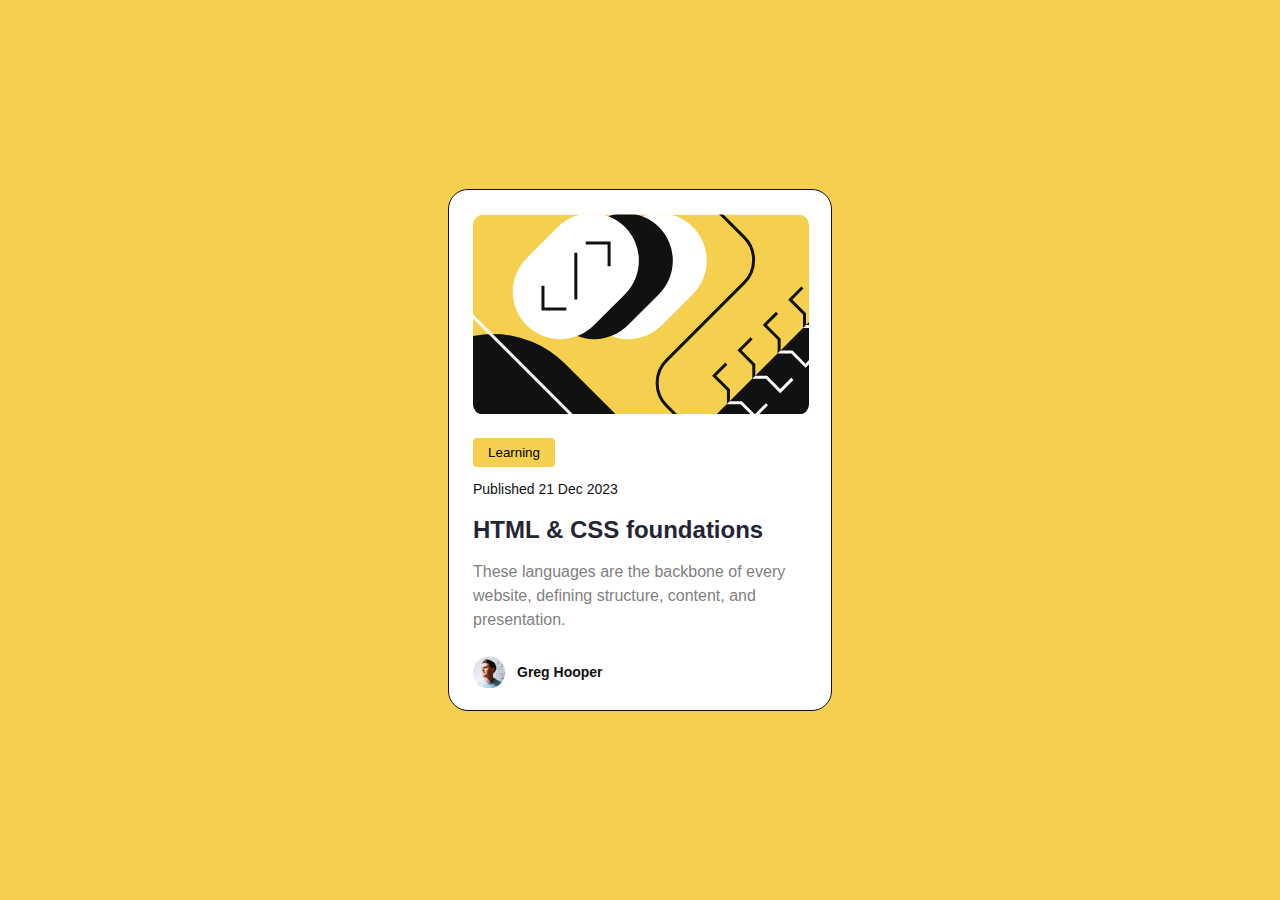
==== bem/index.html @ 02821257 "first commit" ====
<!DOCTYPE html>
<html lang="en">
<head>
  <meta charset="UTF-8">
  <meta name="viewport" content="width=device-width, initial-scale=1.0">
  <title>Document</title>
  <link rel="stylesheet" href="./style.css">
</head>
<body>
  <div class="blog container">
      <img class="blog__image" src="./image/blogimage.svg" alt="">
    <div class="blog_blog-description">
    <button class="blog_blog-description__button">
      Learning
    </button>
    <p class="blog_blog-description__date">
      Published 21 Dec 2023
    </p>
    <h2 class="blog_blog-description__title hover">
      HTML & CSS foundations
    </h2>
    <p class="blog_blog-description__text">
      These languages are the backbone of every website, defining structure, content, and presentation.
    </p>
  </div>
    <div class="blog__blog-name">
      <img class="blog_blog-name__img" src="./image/userpic.png" alt="">
      <p class="blog_blog-name__username">
        Greg Hooper
      </p>
    </div>
  </div>
</body>
</html>
---- bem/style.css ----
@font-face {
  font-display: swap; 
  font-family: 'Figtree';
  font-style: normal;
  font-weight: 400;
  src: url('../fonts/figtree-v6-latin-regular.woff2') format('woff2'); 
}

@font-face {
  font-display: swap; 
  font-family: 'Figtree';
  font-style: normal;
  font-weight: 600;
  src: url('../fonts/figtree-v6-latin-600.woff2') format('woff2');
}

@font-face {
  font-display: swap; 
  font-family: 'Figtree';
  font-style: normal;
  font-weight: 800;
  src: url('../fonts/figtree-v6-latin-800.woff2') format('woff2');
}

* {
  margin: 0;
  padding: 0;
  box-sizing: border-box;
}

html {
  height: 100%;
  scroll-behavior: smooth;
}

a {
  display: inline-block;
  text-decoration: none;
}

ul,
ol {
  list-style: none;
}

img {
  display: flex;
  object-fit: cover;
}

h1 {
  margin: 0;
}

body {
  display: flex;
  justify-content: center;
  align-items: center;
  height: 100%;
  font-family: "Figtree", sans-serif;
  font-weight: 400;
  font-size: 16px;
  line-height: 24px;
  color: #232536;
  background-color: #f4d04e;
}


.container {
  display:flex;
  flex-direction:column;
  width: 100%;
  max-width: 384px;
  height: 522px;
  margin-right: auto;
  margin-left: auto;
}

.blog {
  padding: 24px;
  border: 1px solid #111111;
  border-radius: 20px;
  background-color:#ffffff;
}

.blog__image {
  width: 336px;
  height: 200px;
}
.blog_blog-description {
  margin-top: 24px;
  margin-bottom: 24px;
}
.blog_blog-description__button {
  width: 100%;
  max-width: 82px;
  height:29px;
  background-color: #f4d04e;
  border: none;
  border-radius:4px;
  margin-bottom: 12px;
}
.blog_blog-description__date {
  font-weight: 500;
  font-size: 14px;
  line-height:21px;
  color: #111111;
  margin-bottom: 12px;
}
.blog_blog-description__title {
  font-size: 24px;
  font-weight: 800;
  line-height:36px;
  margin-bottom: 12px;
}

.hover:hover{
  color:#f4d04e;
  transition: 0.3s ease;
}

.blog_blog-description__text {
  font-weight: 500;
  font-size:16px;
  line-height:24px;
  color: #7f7f7f;
}
.blog__blog-name {
  display: flex;
  align-items: center;
  justify-content: left;
  gap: 12px;
}
.blog_blog-name__img {
  width: 32px;
  height: 32px;
}
.blog_blog-name__username {
  font-weight: 800;
  font-size: 14px;
  line-height: 21px;
  color: #111111;
}
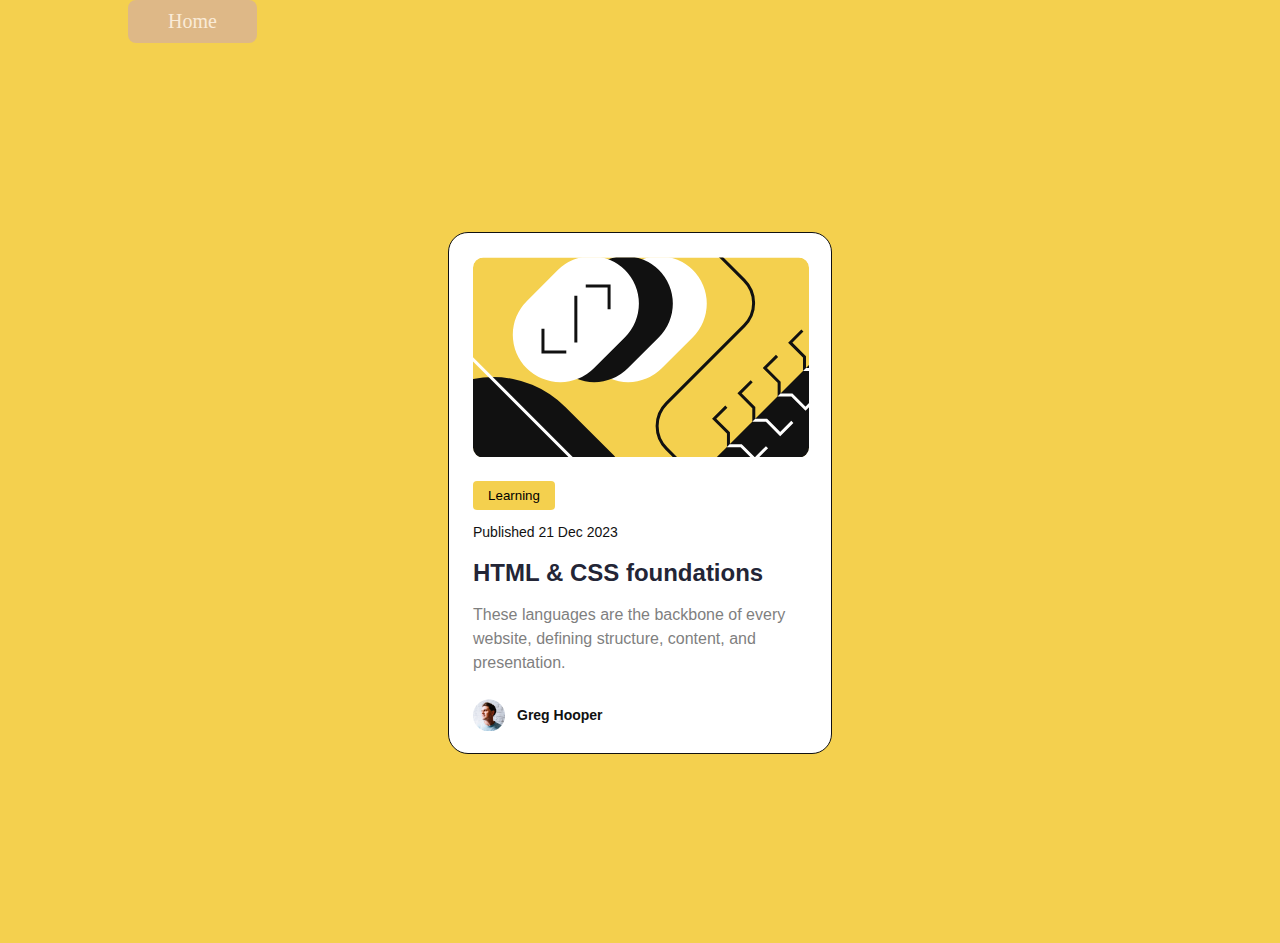
==== commit bc371bc8: "birinchi versiya" ====
--- a/bem/index.html
+++ b/bem/index.html
@@ -6,7 +6,11 @@
   <title>Document</title>
   <link rel="stylesheet" href="./style.css">
 </head>
+<nav>
+  <a class="link" style="color:antiquewhite; font-size:20px; background-color:burlywood; padding:10px 40px; border-radius:8px; margin-left:10%;" href="../index.html">Home</a>
+  </nav>
 <body>
+  <section>
   <div class="blog container">
       <img class="blog__image" src="./image/blogimage.svg" alt="">
     <div class="blog_blog-description">
@@ -30,5 +34,6 @@
       </p>
     </div>
   </div>
+  </section>
 </body>
 </html>--- a/bem/style.css
+++ b/bem/style.css
@@ -52,7 +52,13 @@
   margin: 0;
 }
 
-body {
+body{
+  background-color: #f4d04e;
+  width: 100%;
+  height: 100%;
+}
+
+section {
   display: flex;
   justify-content: center;
   align-items: center;
@@ -62,7 +68,6 @@
   font-size: 16px;
   line-height: 24px;
   color: #232536;
-  background-color: #f4d04e;
 }
 
 
